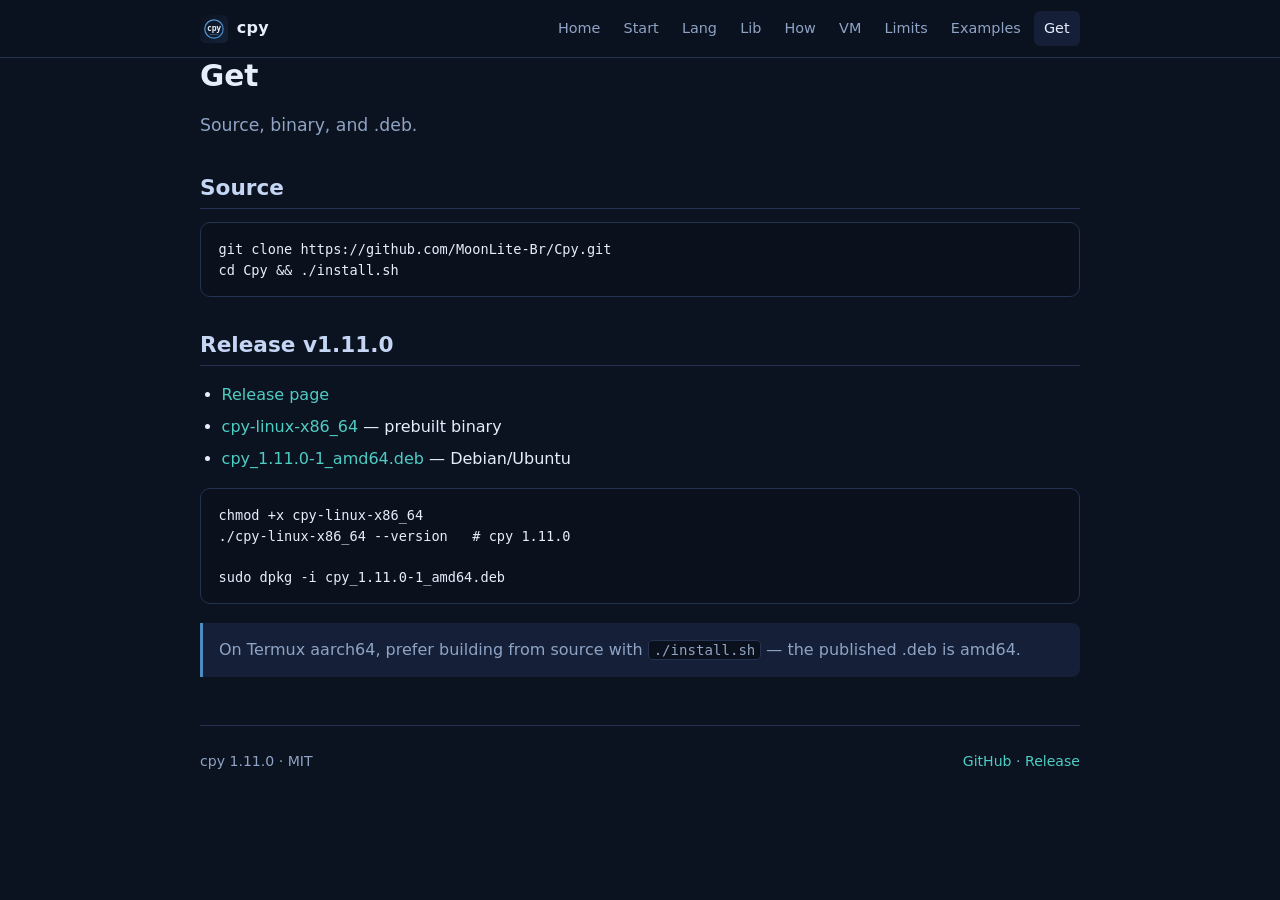
==== get.html @ 57af51ec "docs site: home, start, lang, lib, how, vm, lim, try, get" ====
<!DOCTYPE html>
<html lang="en">
<head>
  <meta charset="utf-8"/>
  <meta name="viewport" content="width=device-width, initial-scale=1"/>
  <title>Get · cpy</title>
  <meta name="description" content="cpy — Python syntax, C speed. Documentation."/>
  <link rel="stylesheet" href="css/site.css"/>
  <link rel="icon" href="assets/logo.svg"/>
</head>
<body>
  <header class="top">
    <div class="top-inner">
      <a class="brand" href="index.html">
        <img src="assets/logo.svg" alt=""/>
        cpy
      </a>
      <nav class="nav">
        <a href="index.html">Home</a>
        <a href="start.html">Start</a>
        <a href="lang.html">Lang</a>
        <a href="lib.html">Lib</a>
        <a href="how.html">How</a>
        <a href="vm.html">VM</a>
        <a href="lim.html">Limits</a>
        <a href="try.html">Examples</a>
        <a href="get.html" class="active">Get</a>
      </nav>
    </div>
  </header>
  <main class="wrap">
    <h1>Get</h1>
    <p class="lead">Source, binary, and .deb.</p>
    
<h2>Source</h2>
<pre><code>git clone https://github.com/MoonLite-Br/Cpy.git
cd Cpy && ./install.sh
</code></pre>

<h2>Release v1.11.0</h2>
<ul>
  <li><a href="https://github.com/MoonLite-Br/Cpy/releases/tag/v1.11.0">Release page</a></li>
  <li><a href="https://github.com/MoonLite-Br/Cpy/releases/download/v1.11.0/cpy-linux-x86_64">cpy-linux-x86_64</a> — prebuilt binary</li>
  <li><a href="https://github.com/MoonLite-Br/Cpy/releases/download/v1.11.0/cpy_1.11.0-1_amd64.deb">cpy_1.11.0-1_amd64.deb</a> — Debian/Ubuntu</li>
</ul>

<pre><code>chmod +x cpy-linux-x86_64
./cpy-linux-x86_64 --version   # cpy 1.11.0

sudo dpkg -i cpy_1.11.0-1_amd64.deb
</code></pre>

<div class="note">
  On Termux aarch64, prefer building from source with <code>./install.sh</code> — the published .deb is amd64.
</div>

    <footer>
      <span>cpy 1.11.0 · MIT</span>
      <span>
        <a href="https://github.com/MoonLite-Br/Cpy">GitHub</a> ·
        <a href="https://github.com/MoonLite-Br/Cpy/releases/tag/v1.11.0">Release</a>
      </span>
    </footer>
  </main>
</body>
</html>
---- css/site.css ----
:root {
  --bg: #0b1220;
  --bg2: #111a2e;
  --panel: #152038;
  --border: #243352;
  --text: #e6eefc;
  --muted: #8fa3c4;
  --accent: #4ecdc4;
  --accent2: #4B8BBE;
  --code-bg: #0a101c;
  --ok: #7BC4A0;
  --warn: #e8b86d;
}
* { box-sizing: border-box; }
html { scroll-behavior: smooth; }
body {
  margin: 0;
  font-family: "Segoe UI", system-ui, -apple-system, sans-serif;
  background: var(--bg);
  color: var(--text);
  line-height: 1.65;
  min-height: 100vh;
}
a { color: var(--accent); text-decoration: none; }
a:hover { text-decoration: underline; }
.wrap { max-width: 920px; margin: 0 auto; padding: 0 1.25rem 4rem; }

/* nav */
.top {
  position: sticky; top: 0; z-index: 20;
  background: rgba(11,18,32,.92);
  backdrop-filter: blur(10px);
  border-bottom: 1px solid var(--border);
}
.top-inner {
  max-width: 920px; margin: 0 auto;
  padding: .7rem 1.25rem;
  display: flex; flex-wrap: wrap; align-items: center; gap: .75rem 1.25rem;
}
.brand {
  display: flex; align-items: center; gap: .55rem;
  font-weight: 700; color: var(--text); text-decoration: none;
  letter-spacing: .02em;
}
.brand img { width: 28px; height: 28px; }
.brand:hover { text-decoration: none; color: var(--accent); }
.nav { display: flex; flex-wrap: wrap; gap: .15rem .15rem; margin-left: auto; }
.nav a {
  color: var(--muted); font-size: .9rem; padding: .35rem .65rem;
  border-radius: 6px; text-decoration: none;
}
.nav a:hover, .nav a.active {
  color: var(--text); background: var(--panel); text-decoration: none;
}

/* hero */
.hero {
  padding: 2.5rem 0 1.5rem;
  border-bottom: 1px solid var(--border);
  margin-bottom: 2rem;
}
.hero h1 {
  font-size: clamp(1.8rem, 4vw, 2.4rem);
  margin: 0 0 .5rem; letter-spacing: -.02em;
}
.hero .tag {
  color: var(--muted); font-size: 1.1rem; margin: 0 0 1.25rem; max-width: 36em;
}
.btns { display: flex; flex-wrap: wrap; gap: .6rem; }
.btn {
  display: inline-block; padding: .55rem 1.1rem; border-radius: 8px;
  font-weight: 600; font-size: .95rem; text-decoration: none;
  border: 1px solid var(--border);
}
.btn:hover { text-decoration: none; }
.btn-primary { background: var(--accent2); color: #fff; border-color: transparent; }
.btn-primary:hover { filter: brightness(1.1); }
.btn-ghost { color: var(--text); background: var(--panel); }

/* content */
h1,h2,h3 { line-height: 1.25; }
h1 { font-size: 1.85rem; margin: 0 0 1rem; }
h2 {
  font-size: 1.35rem; margin: 2.2rem 0 .85rem;
  padding-bottom: .35rem; border-bottom: 1px solid var(--border);
  color: #c5d6f5;
}
h3 { font-size: 1.1rem; margin: 1.5rem 0 .5rem; color: var(--accent); }
p { margin: .7rem 0; }
ul, ol { padding-left: 1.35rem; }
li { margin: .35rem 0; }
.muted { color: var(--muted); }
.lead { font-size: 1.08rem; color: var(--muted); }

code, kbd {
  font-family: ui-monospace, "Cascadia Code", "SF Mono", Menlo, Consolas, monospace;
  font-size: .88em;
  background: var(--code-bg);
  border: 1px solid var(--border);
  border-radius: 4px;
  padding: .1em .35em;
}
pre {
  background: var(--code-bg);
  border: 1px solid var(--border);
  border-radius: 10px;
  padding: 1rem 1.1rem;
  overflow-x: auto;
  line-height: 1.5;
}
pre code {
  border: none; background: none; padding: 0; font-size: .85rem;
}
table {
  width: 100%; border-collapse: collapse; margin: 1rem 0;
  font-size: .95rem;
}
th, td {
  border: 1px solid var(--border); padding: .55rem .75rem; text-align: left;
}
th { background: var(--panel); color: #c5d6f5; }
tr:nth-child(even) td { background: rgba(21,32,56,.45); }

.card-grid {
  display: grid; grid-template-columns: repeat(auto-fill, minmax(200px, 1fr));
  gap: 1rem; margin: 1.5rem 0;
}
.card {
  background: var(--panel); border: 1px solid var(--border);
  border-radius: 12px; padding: 1.1rem 1.15rem;
  text-decoration: none; color: var(--text);
  transition: border-color .15s, transform .15s;
}
.card:hover { border-color: var(--accent); transform: translateY(-2px); text-decoration: none; }
.card strong { display: block; color: var(--accent); margin-bottom: .35rem; }
.card span { color: var(--muted); font-size: .9rem; }

.note {
  background: var(--panel); border-left: 3px solid var(--accent2);
  padding: .85rem 1rem; border-radius: 0 8px 8px 0; margin: 1.2rem 0;
  color: var(--muted);
}
.warn {
  border-left-color: var(--warn);
}

footer {
  margin-top: 3rem; padding-top: 1.5rem;
  border-top: 1px solid var(--border);
  color: var(--muted); font-size: .88rem;
  display: flex; flex-wrap: wrap; gap: .5rem 1.5rem;
  justify-content: space-between;
}

@media (max-width: 600px) {
  .nav { margin-left: 0; width: 100%; }
}
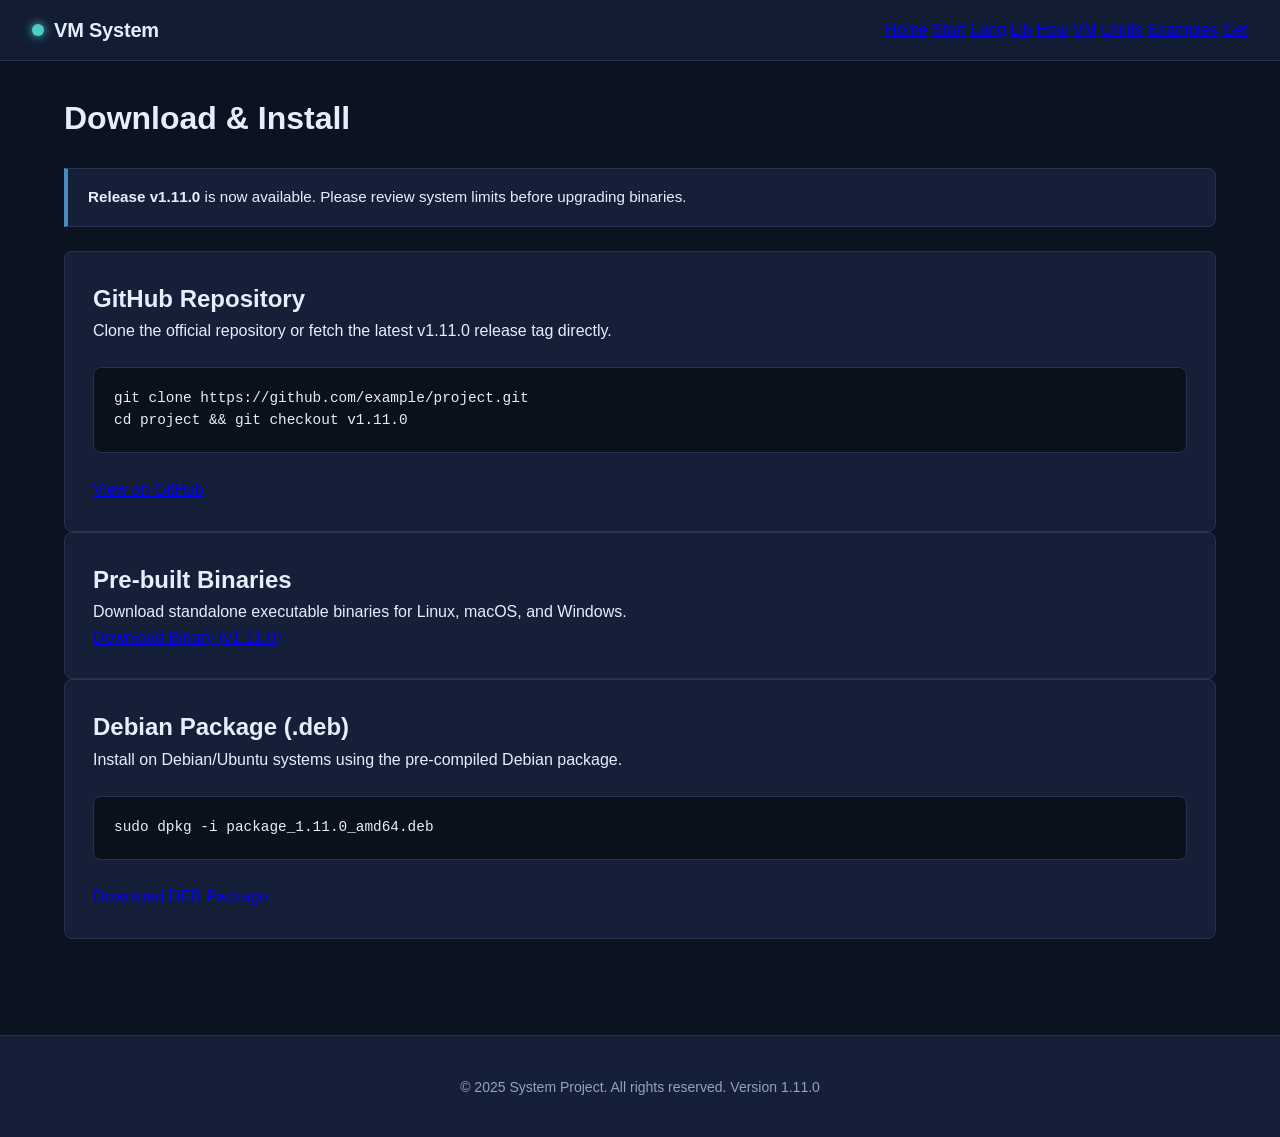
==== commit 1d32ccf9: "docs: Gemini redesign — unified simple professional pages" ====
--- a/get.html
+++ b/get.html
@@ -1,66 +1,60 @@
 <!DOCTYPE html>
 <html lang="en">
 <head>
-  <meta charset="utf-8"/>
-  <meta name="viewport" content="width=device-width, initial-scale=1"/>
-  <title>Get · cpy</title>
-  <meta name="description" content="cpy — Python syntax, C speed. Documentation."/>
-  <link rel="stylesheet" href="css/site.css"/>
-  <link rel="icon" href="assets/logo.svg"/>
+    <meta charset="UTF-8">
+    <meta name="viewport" content="width=device-width, initial-scale=1.0">
+    <title>Get v1.11.0</title>
+    <link rel="stylesheet" href="css/site.css">
 </head>
 <body>
-  <header class="top">
-    <div class="top-inner">
-      <a class="brand" href="index.html">
-        <img src="assets/logo.svg" alt=""/>
-        cpy
-      </a>
-      <nav class="nav">
-        <a href="index.html">Home</a>
-        <a href="start.html">Start</a>
-        <a href="lang.html">Lang</a>
-        <a href="lib.html">Lib</a>
-        <a href="how.html">How</a>
-        <a href="vm.html">VM</a>
-        <a href="lim.html">Limits</a>
-        <a href="try.html">Examples</a>
-        <a href="get.html" class="active">Get</a>
-      </nav>
-    </div>
-  </header>
-  <main class="wrap">
-    <h1>Get</h1>
-    <p class="lead">Source, binary, and .deb.</p>
-    
-<h2>Source</h2>
-<pre><code>git clone https://github.com/MoonLite-Br/Cpy.git
-cd Cpy && ./install.sh
-</code></pre>
 
-<h2>Release v1.11.0</h2>
-<ul>
-  <li><a href="https://github.com/MoonLite-Br/Cpy/releases/tag/v1.11.0">Release page</a></li>
-  <li><a href="https://github.com/MoonLite-Br/Cpy/releases/download/v1.11.0/cpy-linux-x86_64">cpy-linux-x86_64</a> — prebuilt binary</li>
-  <li><a href="https://github.com/MoonLite-Br/Cpy/releases/download/v1.11.0/cpy_1.11.0-1_amd64.deb">cpy_1.11.0-1_amd64.deb</a> — Debian/Ubuntu</li>
-</ul>
+    <header class="top">
+        <a href="index.html" class="brand">VM System</a>
+        <nav>
+            <a href="index.html">Home</a>
+            <a href="start.html">Start</a>
+            <a href="lang.html">Lang</a>
+            <a href="lib.html">Lib</a>
+            <a href="how.html">How</a>
+            <a href="vm.html">VM</a>
+            <a href="lim.html">Limits</a>
+            <a href="try.html">Examples</a>
+            <a href="get.html" class="active">Get</a>
+        </nav>
+    </header>
 
-<pre><code>chmod +x cpy-linux-x86_64
-./cpy-linux-x86_64 --version   # cpy 1.11.0
+    <main class="wrap">
+        <h1>Download &amp; Install</h1>
+        
+        <p class="note">
+            <strong>Release v1.11.0</strong> is now available. Please review system limits before upgrading binaries.
+        </p>
 
-sudo dpkg -i cpy_1.11.0-1_amd64.deb
-</code></pre>
+        <div class="card">
+            <h2>GitHub Repository</h2>
+            <p>Clone the official repository or fetch the latest v1.11.0 release tag directly.</p>
+            <pre><code>git clone https://github.com/example/project.git
+cd project &amp;&amp; git checkout v1.11.0</code></pre>
+            <a href="https://github.com" class="btn">View on GitHub</a>
+        </div>
 
-<div class="note">
-  On Termux aarch64, prefer building from source with <code>./install.sh</code> — the published .deb is amd64.
-</div>
+        <div class="card">
+            <h2>Pre-built Binaries</h2>
+            <p>Download standalone executable binaries for Linux, macOS, and Windows.</p>
+            <a href="#" class="btn">Download Binary (v1.11.0)</a>
+        </div>
+
+        <div class="card">
+            <h2>Debian Package (.deb)</h2>
+            <p>Install on Debian/Ubuntu systems using the pre-compiled Debian package.</p>
+            <pre><code>sudo dpkg -i package_1.11.0_amd64.deb</code></pre>
+            <a href="#" class="btn">Download DEB Package</a>
+        </div>
+    </main>
 
     <footer>
-      <span>cpy 1.11.0 · MIT</span>
-      <span>
-        <a href="https://github.com/MoonLite-Br/Cpy">GitHub</a> ·
-        <a href="https://github.com/MoonLite-Br/Cpy/releases/tag/v1.11.0">Release</a>
-      </span>
+        <p>&copy; 2025 System Project. All rights reserved. Version 1.11.0</p>
     </footer>
-  </main>
+
 </body>
-</html>
+</html>
--- a/css/site.css
+++ b/css/site.css
@@ -1,6 +1,5 @@
 :root {
   --bg: #0b1220;
-  --bg2: #111a2e;
   --panel: #152038;
   --border: #243352;
   --text: #e6eefc;
@@ -8,150 +7,230 @@
   --accent: #4ecdc4;
   --accent2: #4B8BBE;
   --code-bg: #0a101c;
-  --ok: #7BC4A0;
-  --warn: #e8b86d;
-}
-* { box-sizing: border-box; }
-html { scroll-behavior: smooth; }
+}
+
+*, *::before, *::after {
+  box-sizing: border-box;
+  margin: 0;
+  padding: 0;
+}
+
 body {
-  margin: 0;
-  font-family: "Segoe UI", system-ui, -apple-system, sans-serif;
-  background: var(--bg);
-  color: var(--text);
-  line-height: 1.65;
-  min-height: 100vh;
-}
-a { color: var(--accent); text-decoration: none; }
-a:hover { text-decoration: underline; }
-.wrap { max-width: 920px; margin: 0 auto; padding: 0 1.25rem 4rem; }
-
-/* nav */
+  background-color: var(--bg);
+  color: var(--text);
+  font-family: -apple-system, BlinkMacSystemFont, "Segoe UI", Roboto, Helvetica, Arial, sans-serif;
+  line-height: 1.6;
+  -webkit-font-smoothing: antialiased;
+}
+
+.wrap {
+  width: 100%;
+  max-width: 1200px;
+  margin: 0 auto;
+  padding: 2rem 1.5rem;
+}
+
+.sticky {
+  position: sticky;
+  top: 0;
+  z-index: 1000;
+}
+
 .top {
-  position: sticky; top: 0; z-index: 20;
-  background: rgba(11,18,32,.92);
-  backdrop-filter: blur(10px);
+  background-color: rgba(21, 32, 56, 0.85);
+  backdrop-filter: blur(12px);
   border-bottom: 1px solid var(--border);
-}
-.top-inner {
-  max-width: 920px; margin: 0 auto;
-  padding: .7rem 1.25rem;
-  display: flex; flex-wrap: wrap; align-items: center; gap: .75rem 1.25rem;
-}
+  padding: 0.875rem 2rem;
+  display: flex;
+  align-items: center;
+  justify-content: space-between;
+}
+
 .brand {
-  display: flex; align-items: center; gap: .55rem;
-  font-weight: 700; color: var(--text); text-decoration: none;
-  letter-spacing: .02em;
-}
-.brand img { width: 28px; height: 28px; }
-.brand:hover { text-decoration: none; color: var(--accent); }
-.nav { display: flex; flex-wrap: wrap; gap: .15rem .15rem; margin-left: auto; }
+  font-size: 1.25rem;
+  font-weight: 700;
+  color: var(--text);
+  text-decoration: none;
+  display: flex;
+  align-items: center;
+  gap: 0.625rem;
+  letter-spacing: -0.01em;
+}
+
+.brand::before {
+  content: "";
+  display: inline-block;
+  width: 0.75rem;
+  height: 0.75rem;
+  background-color: var(--accent);
+  border-radius: 50%;
+  box-shadow: 0 0 10px var(--accent);
+}
+
+.nav {
+  display: flex;
+  align-items: center;
+  gap: 1.75rem;
+}
+
 .nav a {
-  color: var(--muted); font-size: .9rem; padding: .35rem .65rem;
-  border-radius: 6px; text-decoration: none;
-}
-.nav a:hover, .nav a.active {
-  color: var(--text); background: var(--panel); text-decoration: none;
-}
-
-/* hero */
-.hero {
-  padding: 2.5rem 0 1.5rem;
+  color: var(--muted);
+  text-decoration: none;
+  font-size: 0.925rem;
+  font-weight: 500;
+  padding: 0.375rem 0;
+  border-bottom: 2px solid transparent;
+  transition: all 0.2s ease;
+}
+
+.nav a:hover {
+  color: var(--text);
+}
+
+.nav a.active {
+  color: var(--accent);
+  border-bottom-color: var(--accent);
+}
+
+.btn-primary {
+  display: inline-flex;
+  align-items: center;
+  justify-content: center;
+  background-color: var(--accent);
+  color: var(--bg);
+  font-weight: 600;
+  font-size: 0.9rem;
+  padding: 0.625rem 1.25rem;
+  border-radius: 6px;
+  border: 1px solid var(--accent);
+  cursor: pointer;
+  text-decoration: none;
+  transition: all 0.2s ease;
+  box-shadow: 0 2px 8px rgba(78, 205, 196, 0.15);
+}
+
+.btn-primary:hover {
+  background-color: transparent;
+  color: var(--accent);
+  box-shadow: 0 4px 16px rgba(78, 205, 196, 0.25);
+}
+
+.card-grid {
+  display: grid;
+  grid-template-columns: repeat(auto-fit, minmax(320px, 1fr));
+  gap: 1.5rem;
+  margin: 2rem 0;
+}
+
+.card {
+  background-color: var(--panel);
+  border: 1px solid var(--border);
+  border-radius: 8px;
+  padding: 1.75rem;
+  transition: transform 0.2s ease, border-color 0.2s ease, box-shadow 0.2s ease;
+}
+
+.card:hover {
+  transform: translateY(-2px);
+  border-color: var(--accent2);
+  box-shadow: 0 8px 24px rgba(0, 0, 0, 0.35);
+}
+
+.note {
+  background-color: var(--panel);
+  border: 1px solid var(--border);
+  border-left: 4px solid var(--accent2);
+  border-radius: 0 8px 8px 0;
+  padding: 1rem 1.25rem;
+  margin: 1.5rem 0;
+  color: var(--text);
+  font-size: 0.95rem;
+}
+
+table {
+  width: 100%;
+  border-collapse: collapse;
+  margin: 2rem 0;
+  background-color: var(--panel);
+  border: 1px solid var(--border);
+  border-radius: 8px;
+  overflow: hidden;
+}
+
+th, td {
+  padding: 0.875rem 1.25rem;
+  text-align: left;
+}
+
+th {
+  background-color: rgba(10, 16, 28, 0.6);
+  color: var(--muted);
+  font-weight: 600;
+  font-size: 0.85rem;
+  text-transform: uppercase;
+  letter-spacing: 0.05em;
   border-bottom: 1px solid var(--border);
-  margin-bottom: 2rem;
-}
-.hero h1 {
-  font-size: clamp(1.8rem, 4vw, 2.4rem);
-  margin: 0 0 .5rem; letter-spacing: -.02em;
-}
-.hero .tag {
-  color: var(--muted); font-size: 1.1rem; margin: 0 0 1.25rem; max-width: 36em;
-}
-.btns { display: flex; flex-wrap: wrap; gap: .6rem; }
-.btn {
-  display: inline-block; padding: .55rem 1.1rem; border-radius: 8px;
-  font-weight: 600; font-size: .95rem; text-decoration: none;
-  border: 1px solid var(--border);
-}
-.btn:hover { text-decoration: none; }
-.btn-primary { background: var(--accent2); color: #fff; border-color: transparent; }
-.btn-primary:hover { filter: brightness(1.1); }
-.btn-ghost { color: var(--text); background: var(--panel); }
-
-/* content */
-h1,h2,h3 { line-height: 1.25; }
-h1 { font-size: 1.85rem; margin: 0 0 1rem; }
-h2 {
-  font-size: 1.35rem; margin: 2.2rem 0 .85rem;
-  padding-bottom: .35rem; border-bottom: 1px solid var(--border);
-  color: #c5d6f5;
-}
-h3 { font-size: 1.1rem; margin: 1.5rem 0 .5rem; color: var(--accent); }
-p { margin: .7rem 0; }
-ul, ol { padding-left: 1.35rem; }
-li { margin: .35rem 0; }
-.muted { color: var(--muted); }
-.lead { font-size: 1.08rem; color: var(--muted); }
-
-code, kbd {
-  font-family: ui-monospace, "Cascadia Code", "SF Mono", Menlo, Consolas, monospace;
-  font-size: .88em;
-  background: var(--code-bg);
-  border: 1px solid var(--border);
+}
+
+td {
+  border-bottom: 1px solid var(--border);
+  color: var(--text);
+  font-size: 0.925rem;
+}
+
+tr:last-child td {
+  border-bottom: none;
+}
+
+tr:hover td {
+  background-color: rgba(255, 255, 255, 0.015);
+}
+
+code {
+  font-family: ui-monospace, SFMono-Regular, Menlo, Monaco, Consolas, "Liberation Mono", "Courier New", monospace;
+  background-color: var(--code-bg);
+  color: var(--accent);
+  padding: 0.2em 0.4em;
   border-radius: 4px;
-  padding: .1em .35em;
-}
+  font-size: 0.875em;
+  border: 1px solid var(--border);
+}
+
 pre {
-  background: var(--code-bg);
-  border: 1px solid var(--border);
-  border-radius: 10px;
-  padding: 1rem 1.1rem;
+  background-color: var(--code-bg);
+  border: 1px solid var(--border);
+  border-radius: 8px;
+  padding: 1.25rem;
   overflow-x: auto;
+  margin: 1.5rem 0;
+}
+
+pre code {
+  background-color: transparent;
+  color: var(--text);
+  padding: 0;
+  border: none;
+  font-size: 0.9rem;
   line-height: 1.5;
 }
-pre code {
-  border: none; background: none; padding: 0; font-size: .85rem;
-}
-table {
-  width: 100%; border-collapse: collapse; margin: 1rem 0;
-  font-size: .95rem;
-}
-th, td {
-  border: 1px solid var(--border); padding: .55rem .75rem; text-align: left;
-}
-th { background: var(--panel); color: #c5d6f5; }
-tr:nth-child(even) td { background: rgba(21,32,56,.45); }
-
-.card-grid {
-  display: grid; grid-template-columns: repeat(auto-fill, minmax(200px, 1fr));
-  gap: 1rem; margin: 1.5rem 0;
-}
-.card {
-  background: var(--panel); border: 1px solid var(--border);
-  border-radius: 12px; padding: 1.1rem 1.15rem;
-  text-decoration: none; color: var(--text);
-  transition: border-color .15s, transform .15s;
-}
-.card:hover { border-color: var(--accent); transform: translateY(-2px); text-decoration: none; }
-.card strong { display: block; color: var(--accent); margin-bottom: .35rem; }
-.card span { color: var(--muted); font-size: .9rem; }
-
-.note {
-  background: var(--panel); border-left: 3px solid var(--accent2);
-  padding: .85rem 1rem; border-radius: 0 8px 8px 0; margin: 1.2rem 0;
+
+footer {
+  background-color: var(--panel);
+  border-top: 1px solid var(--border);
+  padding: 2.5rem 1.5rem;
+  text-align: center;
   color: var(--muted);
-}
-.warn {
-  border-left-color: var(--warn);
-}
-
-footer {
-  margin-top: 3rem; padding-top: 1.5rem;
-  border-top: 1px solid var(--border);
-  color: var(--muted); font-size: .88rem;
-  display: flex; flex-wrap: wrap; gap: .5rem 1.5rem;
-  justify-content: space-between;
-}
-
-@media (max-width: 600px) {
-  .nav { margin-left: 0; width: 100%; }
-}
+  font-size: 0.875rem;
+  margin-top: 4rem;
+}
+
+footer a {
+  color: var(--accent2);
+  text-decoration: none;
+  transition: color 0.2s ease;
+}
+
+footer a:hover {
+  color: var(--accent);
+  text-decoration: underline;
+}
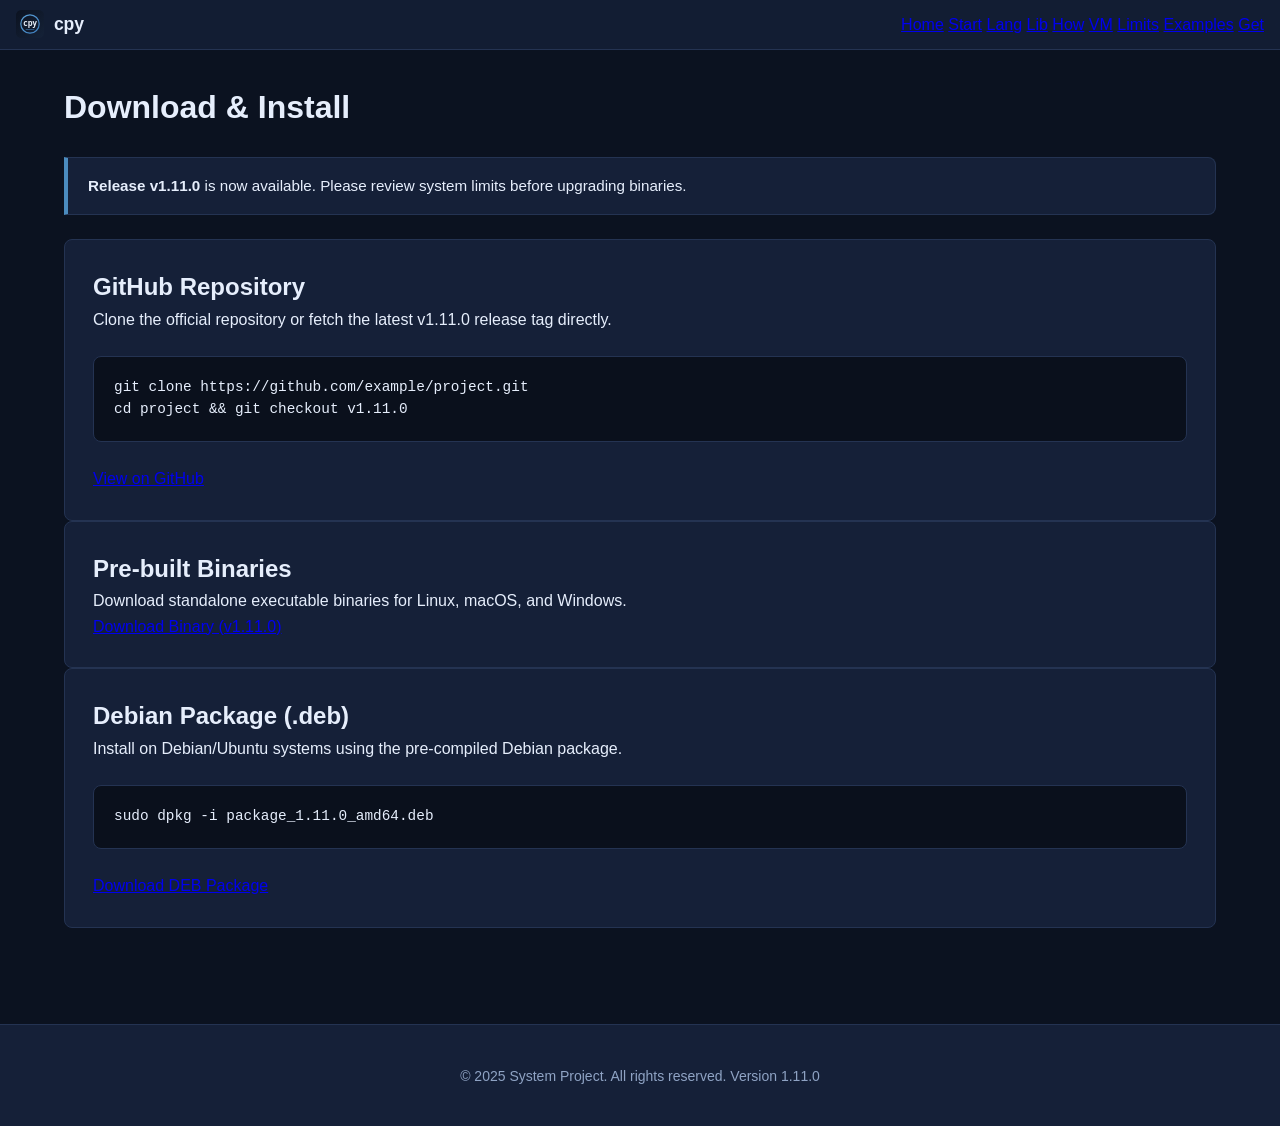
==== commit d67f717a: "fix: constrain logo to 28px, responsive nav, repair brand markup" ====
--- a/get.html
+++ b/get.html
@@ -9,7 +9,7 @@
 <body>
 
     <header class="top">
-        <a href="index.html" class="brand">VM System</a>
+        <a class="brand" href="index.html"><img src="assets/logo.svg" alt="" width="28" height="28"/>cpy</a>
         <nav>
             <a href="index.html">Home</a>
             <a href="start.html">Start</a>
--- a/css/site.css
+++ b/css/site.css
@@ -233,4 +233,77 @@
 footer a:hover {
   color: var(--accent);
   text-decoration: underline;
-}+}
+
+
+/* Logo sizing — keep nav icon compact on all devices */
+.brand img,
+.brand svg,
+.logo,
+.logo-icon,
+header img[src*="logo"],
+nav img[src*="logo"] {
+  width: 1.75rem;   /* 28px */
+  height: 1.75rem;
+  max-width: 1.75rem;
+  max-height: 1.75rem;
+  display: block;
+  flex-shrink: 0;
+  object-fit: contain;
+}
+
+/* Prefer real logo over decorative ::before dot when img present */
+.brand:has(img)::before {
+  display: none;
+}
+
+/* Avoid double class / overflow on small screens */
+.top, header.top, .site-header {
+  flex-wrap: wrap;
+  gap: 0.5rem 1rem;
+  padding: 0.65rem 1rem;
+}
+.nav {
+  flex-wrap: wrap;
+  gap: 0.15rem 0.75rem;
+  max-width: 100%;
+}
+.brand {
+  flex-shrink: 0;
+  font-size: 1.1rem;
+}
+
+/* Hero images / banners if any */
+.hero img,
+img.banner,
+img[src*="banner"] {
+  width: 100%;
+  max-width: 100%;
+  height: auto;
+  max-height: 12rem;
+  object-fit: contain;
+  display: block;
+  margin: 0 auto;
+}
+
+@media (max-width: 720px) {
+  .brand img,
+  .brand svg {
+    width: 1.5rem;
+    height: 1.5rem;
+    max-width: 1.5rem;
+    max-height: 1.5rem;
+  }
+  .nav {
+    width: 100%;
+    gap: 0.1rem 0.5rem;
+  }
+  .nav a {
+    font-size: 0.85rem;
+    padding: 0.3rem 0.45rem;
+  }
+  .top, header.top {
+    padding: 0.55rem 0.85rem;
+  }
+}
+
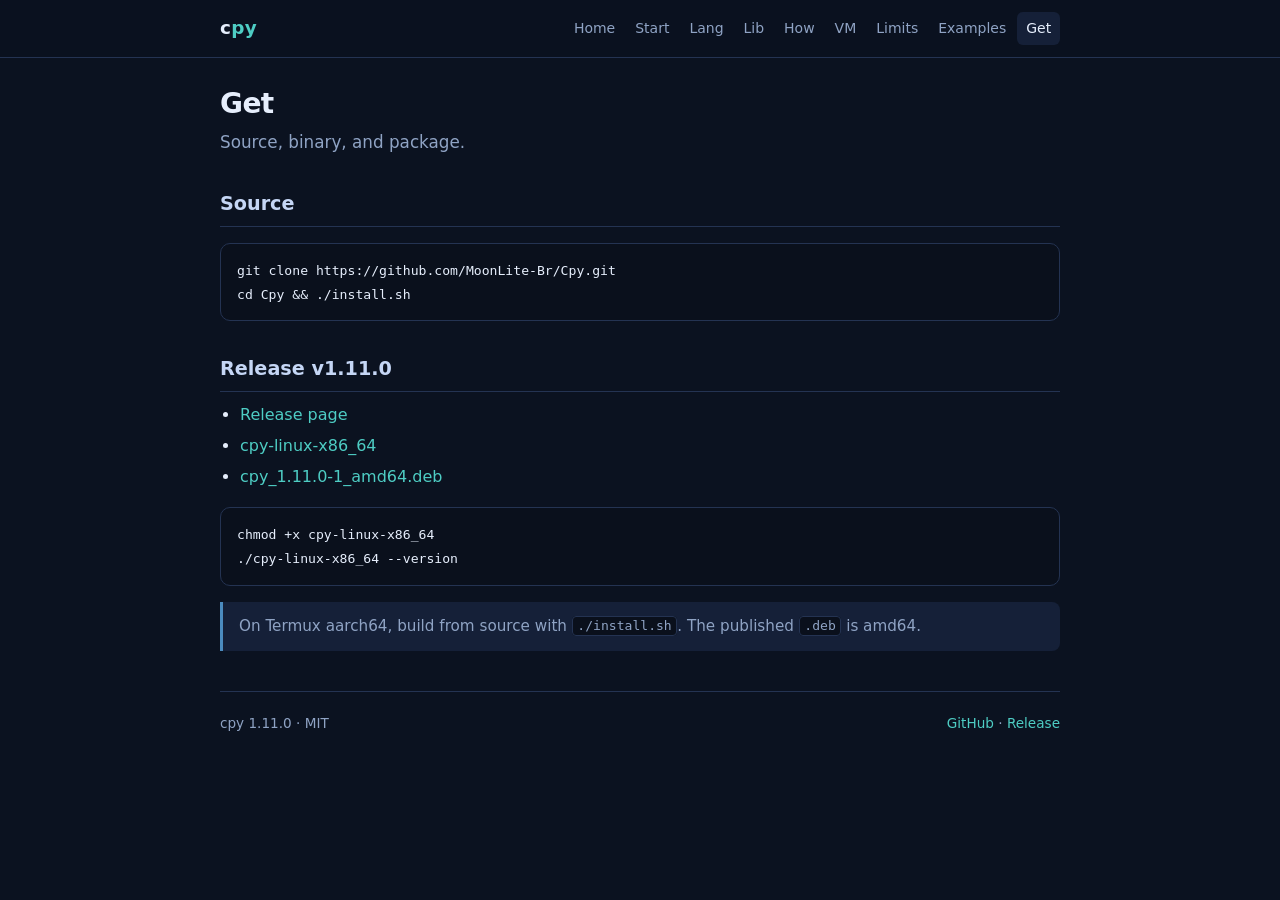
==== commit b1476334: "rewrite: drop all SVG, clean aligned HTML/CSS across every page" ====
--- a/get.html
+++ b/get.html
@@ -1,60 +1,57 @@
 <!DOCTYPE html>
 <html lang="en">
 <head>
-    <meta charset="UTF-8">
-    <meta name="viewport" content="width=device-width, initial-scale=1.0">
-    <title>Get v1.11.0</title>
-    <link rel="stylesheet" href="css/site.css">
+  <meta charset="utf-8"/>
+  <meta name="viewport" content="width=device-width, initial-scale=1"/>
+  <title>Get · cpy</title>
+  <meta name="description" content="cpy — Python syntax, C speed."/>
+  <link rel="stylesheet" href="css/site.css"/>
 </head>
 <body>
+  <header class="top">
+    <div class="top-inner">
+      <a class="brand" href="index.html">c<span>py</span></a>
+      <nav class="nav">
+        <a href="index.html">Home</a>
+        <a href="start.html">Start</a>
+        <a href="lang.html">Lang</a>
+        <a href="lib.html">Lib</a>
+        <a href="how.html">How</a>
+        <a href="vm.html">VM</a>
+        <a href="lim.html">Limits</a>
+        <a href="try.html">Examples</a>
+        <a href="get.html" class="active">Get</a>
+      </nav>
+    </div>
+  </header>
+  <main class="wrap">
+    <h1>Get</h1>
+    <p class="lead">Source, binary, and package.</p>
 
-    <header class="top">
-        <a class="brand" href="index.html"><img src="assets/logo.svg" alt="" width="28" height="28"/>cpy</a>
-        <nav>
-            <a href="index.html">Home</a>
-            <a href="start.html">Start</a>
-            <a href="lang.html">Lang</a>
-            <a href="lib.html">Lib</a>
-            <a href="how.html">How</a>
-            <a href="vm.html">VM</a>
-            <a href="lim.html">Limits</a>
-            <a href="try.html">Examples</a>
-            <a href="get.html" class="active">Get</a>
-        </nav>
-    </header>
+  <h2>Source</h2>
+  <pre><code>git clone https://github.com/MoonLite-Br/Cpy.git
+cd Cpy && ./install.sh</code></pre>
 
-    <main class="wrap">
-        <h1>Download &amp; Install</h1>
-        
-        <p class="note">
-            <strong>Release v1.11.0</strong> is now available. Please review system limits before upgrading binaries.
-        </p>
+  <h2>Release v1.11.0</h2>
+  <ul>
+    <li><a href="https://github.com/MoonLite-Br/Cpy/releases/tag/v1.11.0">Release page</a></li>
+    <li><a href="https://github.com/MoonLite-Br/Cpy/releases/download/v1.11.0/cpy-linux-x86_64">cpy-linux-x86_64</a></li>
+    <li><a href="https://github.com/MoonLite-Br/Cpy/releases/download/v1.11.0/cpy_1.11.0-1_amd64.deb">cpy_1.11.0-1_amd64.deb</a></li>
+  </ul>
 
-        <div class="card">
-            <h2>GitHub Repository</h2>
-            <p>Clone the official repository or fetch the latest v1.11.0 release tag directly.</p>
-            <pre><code>git clone https://github.com/example/project.git
-cd project &amp;&amp; git checkout v1.11.0</code></pre>
-            <a href="https://github.com" class="btn">View on GitHub</a>
-        </div>
+  <pre><code>chmod +x cpy-linux-x86_64
+./cpy-linux-x86_64 --version</code></pre>
 
-        <div class="card">
-            <h2>Pre-built Binaries</h2>
-            <p>Download standalone executable binaries for Linux, macOS, and Windows.</p>
-            <a href="#" class="btn">Download Binary (v1.11.0)</a>
-        </div>
-
-        <div class="card">
-            <h2>Debian Package (.deb)</h2>
-            <p>Install on Debian/Ubuntu systems using the pre-compiled Debian package.</p>
-            <pre><code>sudo dpkg -i package_1.11.0_amd64.deb</code></pre>
-            <a href="#" class="btn">Download DEB Package</a>
-        </div>
-    </main>
+  <div class="note">On Termux aarch64, build from source with <code>./install.sh</code>. The published <code>.deb</code> is amd64.</div>
 
     <footer>
-        <p>&copy; 2025 System Project. All rights reserved. Version 1.11.0</p>
+      <span>cpy 1.11.0 · MIT</span>
+      <span>
+        <a href="https://github.com/MoonLite-Br/Cpy">GitHub</a>
+        ·
+        <a href="https://github.com/MoonLite-Br/Cpy/releases/tag/v1.11.0">Release</a>
+      </span>
     </footer>
-
+  </main>
 </body>
-</html>+</html>
--- a/css/site.css
+++ b/css/site.css
@@ -6,304 +6,229 @@
   --muted: #8fa3c4;
   --accent: #4ecdc4;
   --accent2: #4B8BBE;
-  --code-bg: #0a101c;
-}
-
-*, *::before, *::after {
-  box-sizing: border-box;
+  --code: #0a101c;
+  --warn: #e8b86d;
+}
+
+*, *::before, *::after { box-sizing: border-box; }
+html { scroll-behavior: smooth; }
+body {
   margin: 0;
-  padding: 0;
-}
-
-body {
-  background-color: var(--bg);
-  color: var(--text);
-  font-family: -apple-system, BlinkMacSystemFont, "Segoe UI", Roboto, Helvetica, Arial, sans-serif;
-  line-height: 1.6;
-  -webkit-font-smoothing: antialiased;
-}
-
-.wrap {
-  width: 100%;
-  max-width: 1200px;
-  margin: 0 auto;
-  padding: 2rem 1.5rem;
-}
-
-.sticky {
+  font-family: system-ui, -apple-system, "Segoe UI", Roboto, Ubuntu, sans-serif;
+  background: var(--bg);
+  color: var(--text);
+  line-height: 1.65;
+  font-size: 16px;
+  min-height: 100vh;
+}
+a { color: var(--accent); text-decoration: none; }
+a:hover { text-decoration: underline; }
+
+/* Header */
+.top {
   position: sticky;
   top: 0;
-  z-index: 1000;
-}
-
-.top {
-  background-color: rgba(21, 32, 56, 0.85);
-  backdrop-filter: blur(12px);
+  z-index: 50;
+  background: rgba(11, 18, 32, 0.95);
   border-bottom: 1px solid var(--border);
-  padding: 0.875rem 2rem;
+  backdrop-filter: blur(8px);
+}
+.top-inner {
+  max-width: 880px;
+  margin: 0 auto;
+  padding: 0.75rem 1.25rem;
   display: flex;
+  flex-wrap: wrap;
   align-items: center;
-  justify-content: space-between;
-}
-
+  gap: 0.5rem 1rem;
+}
 .brand {
-  font-size: 1.25rem;
   font-weight: 700;
-  color: var(--text);
-  text-decoration: none;
-  display: flex;
-  align-items: center;
-  gap: 0.625rem;
-  letter-spacing: -0.01em;
-}
-
-.brand::before {
-  content: "";
-  display: inline-block;
-  width: 0.75rem;
-  height: 0.75rem;
-  background-color: var(--accent);
-  border-radius: 50%;
-  box-shadow: 0 0 10px var(--accent);
-}
+  font-size: 1.15rem;
+  color: var(--text);
+  text-decoration: none;
+  letter-spacing: 0.02em;
+  flex-shrink: 0;
+}
+.brand:hover { color: var(--accent); text-decoration: none; }
+.brand span { color: var(--accent); }
 
 .nav {
   display: flex;
-  align-items: center;
-  gap: 1.75rem;
-}
-
+  flex-wrap: wrap;
+  gap: 0.15rem;
+  margin-left: auto;
+}
 .nav a {
   color: var(--muted);
-  text-decoration: none;
-  font-size: 0.925rem;
-  font-weight: 500;
-  padding: 0.375rem 0;
-  border-bottom: 2px solid transparent;
-  transition: all 0.2s ease;
-}
-
-.nav a:hover {
-  color: var(--text);
-}
-
+  font-size: 0.875rem;
+  padding: 0.3rem 0.55rem;
+  border-radius: 6px;
+  text-decoration: none;
+}
+.nav a:hover { color: var(--text); background: var(--panel); text-decoration: none; }
 .nav a.active {
+  color: var(--text);
+  background: var(--panel);
+}
+
+/* Main */
+.wrap {
+  max-width: 880px;
+  margin: 0 auto;
+  padding: 1.75rem 1.25rem 3rem;
+}
+
+h1 {
+  font-size: 1.75rem;
+  margin: 0 0 0.5rem;
+  line-height: 1.25;
+  letter-spacing: -0.02em;
+}
+h2 {
+  font-size: 1.2rem;
+  margin: 2rem 0 0.65rem;
+  padding-bottom: 0.35rem;
+  border-bottom: 1px solid var(--border);
+  color: #c5d6f5;
+}
+h3 {
+  font-size: 1.05rem;
+  margin: 1.35rem 0 0.4rem;
   color: var(--accent);
-  border-bottom-color: var(--accent);
-}
-
-.btn-primary {
-  display: inline-flex;
-  align-items: center;
-  justify-content: center;
-  background-color: var(--accent);
-  color: var(--bg);
+}
+p { margin: 0.65rem 0; }
+.lead {
+  color: var(--muted);
+  font-size: 1.05rem;
+  margin: 0 0 1.25rem;
+  max-width: 38em;
+}
+
+ul, ol { padding-left: 1.25rem; margin: 0.5rem 0; }
+li { margin: 0.3rem 0; }
+
+/* Buttons */
+.btns { display: flex; flex-wrap: wrap; gap: 0.5rem; margin: 1rem 0 1.5rem; }
+.btn {
+  display: inline-block;
+  padding: 0.5rem 1rem;
+  border-radius: 8px;
   font-weight: 600;
   font-size: 0.9rem;
-  padding: 0.625rem 1.25rem;
-  border-radius: 6px;
-  border: 1px solid var(--accent);
-  cursor: pointer;
-  text-decoration: none;
-  transition: all 0.2s ease;
-  box-shadow: 0 2px 8px rgba(78, 205, 196, 0.15);
-}
-
-.btn-primary:hover {
-  background-color: transparent;
+  text-decoration: none;
+  border: 1px solid var(--border);
+  background: var(--panel);
+  color: var(--text);
+}
+.btn:hover { text-decoration: none; filter: brightness(1.08); }
+.btn-primary {
+  background: var(--accent2);
+  border-color: transparent;
+  color: #fff;
+}
+
+/* Cards */
+.cards {
+  display: grid;
+  grid-template-columns: repeat(auto-fill, minmax(180px, 1fr));
+  gap: 0.75rem;
+  margin: 1.25rem 0;
+}
+.card {
+  display: block;
+  background: var(--panel);
+  border: 1px solid var(--border);
+  border-radius: 10px;
+  padding: 0.9rem 1rem;
+  color: var(--text);
+  text-decoration: none;
+}
+.card:hover {
+  border-color: var(--accent);
+  text-decoration: none;
+}
+.card strong {
+  display: block;
   color: var(--accent);
-  box-shadow: 0 4px 16px rgba(78, 205, 196, 0.25);
-}
-
-.card-grid {
-  display: grid;
-  grid-template-columns: repeat(auto-fit, minmax(320px, 1fr));
-  gap: 1.5rem;
-  margin: 2rem 0;
-}
-
-.card {
-  background-color: var(--panel);
-  border: 1px solid var(--border);
-  border-radius: 8px;
-  padding: 1.75rem;
-  transition: transform 0.2s ease, border-color 0.2s ease, box-shadow 0.2s ease;
-}
-
-.card:hover {
-  transform: translateY(-2px);
-  border-color: var(--accent2);
-  box-shadow: 0 8px 24px rgba(0, 0, 0, 0.35);
-}
-
-.note {
-  background-color: var(--panel);
-  border: 1px solid var(--border);
-  border-left: 4px solid var(--accent2);
-  border-radius: 0 8px 8px 0;
-  padding: 1rem 1.25rem;
-  margin: 1.5rem 0;
-  color: var(--text);
+  margin-bottom: 0.25rem;
   font-size: 0.95rem;
 }
-
+.card span {
+  color: var(--muted);
+  font-size: 0.85rem;
+  line-height: 1.4;
+}
+
+/* Tables */
+.table-wrap { overflow-x: auto; margin: 1rem 0; }
 table {
   width: 100%;
   border-collapse: collapse;
-  margin: 2rem 0;
-  background-color: var(--panel);
-  border: 1px solid var(--border);
-  border-radius: 8px;
-  overflow: hidden;
-}
-
+  font-size: 0.925rem;
+}
 th, td {
-  padding: 0.875rem 1.25rem;
+  border: 1px solid var(--border);
+  padding: 0.5rem 0.7rem;
   text-align: left;
-}
-
-th {
-  background-color: rgba(10, 16, 28, 0.6);
-  color: var(--muted);
-  font-weight: 600;
+  vertical-align: top;
+}
+th { background: var(--panel); color: #c5d6f5; font-weight: 600; }
+tr:nth-child(even) td { background: rgba(21, 32, 56, 0.35); }
+
+/* Code */
+code {
+  font-family: ui-monospace, "Cascadia Code", "SF Mono", Menlo, Consolas, monospace;
+  font-size: 0.86em;
+  background: var(--code);
+  border: 1px solid var(--border);
+  border-radius: 4px;
+  padding: 0.1em 0.35em;
+}
+pre {
+  background: var(--code);
+  border: 1px solid var(--border);
+  border-radius: 10px;
+  padding: 0.9rem 1rem;
+  overflow-x: auto;
+  margin: 1rem 0;
+  line-height: 1.5;
+}
+pre code {
+  border: none;
+  background: none;
+  padding: 0;
+  font-size: 0.82rem;
+}
+
+/* Note */
+.note {
+  background: var(--panel);
+  border-left: 3px solid var(--accent2);
+  padding: 0.75rem 1rem;
+  margin: 1rem 0;
+  border-radius: 0 8px 8px 0;
+  color: var(--muted);
+  font-size: 0.95rem;
+}
+.note.warn { border-left-color: var(--warn); }
+
+/* Footer */
+footer {
+  margin-top: 2.5rem;
+  padding-top: 1.25rem;
+  border-top: 1px solid var(--border);
+  color: var(--muted);
   font-size: 0.85rem;
-  text-transform: uppercase;
-  letter-spacing: 0.05em;
-  border-bottom: 1px solid var(--border);
-}
-
-td {
-  border-bottom: 1px solid var(--border);
-  color: var(--text);
-  font-size: 0.925rem;
-}
-
-tr:last-child td {
-  border-bottom: none;
-}
-
-tr:hover td {
-  background-color: rgba(255, 255, 255, 0.015);
-}
-
-code {
-  font-family: ui-monospace, SFMono-Regular, Menlo, Monaco, Consolas, "Liberation Mono", "Courier New", monospace;
-  background-color: var(--code-bg);
-  color: var(--accent);
-  padding: 0.2em 0.4em;
-  border-radius: 4px;
-  font-size: 0.875em;
-  border: 1px solid var(--border);
-}
-
-pre {
-  background-color: var(--code-bg);
-  border: 1px solid var(--border);
-  border-radius: 8px;
-  padding: 1.25rem;
-  overflow-x: auto;
-  margin: 1.5rem 0;
-}
-
-pre code {
-  background-color: transparent;
-  color: var(--text);
-  padding: 0;
-  border: none;
-  font-size: 0.9rem;
-  line-height: 1.5;
-}
-
-footer {
-  background-color: var(--panel);
-  border-top: 1px solid var(--border);
-  padding: 2.5rem 1.5rem;
-  text-align: center;
-  color: var(--muted);
-  font-size: 0.875rem;
-  margin-top: 4rem;
-}
-
-footer a {
-  color: var(--accent2);
-  text-decoration: none;
-  transition: color 0.2s ease;
-}
-
-footer a:hover {
-  color: var(--accent);
-  text-decoration: underline;
-}
-
-
-/* Logo sizing — keep nav icon compact on all devices */
-.brand img,
-.brand svg,
-.logo,
-.logo-icon,
-header img[src*="logo"],
-nav img[src*="logo"] {
-  width: 1.75rem;   /* 28px */
-  height: 1.75rem;
-  max-width: 1.75rem;
-  max-height: 1.75rem;
-  display: block;
-  flex-shrink: 0;
-  object-fit: contain;
-}
-
-/* Prefer real logo over decorative ::before dot when img present */
-.brand:has(img)::before {
-  display: none;
-}
-
-/* Avoid double class / overflow on small screens */
-.top, header.top, .site-header {
+  display: flex;
   flex-wrap: wrap;
-  gap: 0.5rem 1rem;
-  padding: 0.65rem 1rem;
-}
-.nav {
-  flex-wrap: wrap;
-  gap: 0.15rem 0.75rem;
-  max-width: 100%;
-}
-.brand {
-  flex-shrink: 0;
-  font-size: 1.1rem;
-}
-
-/* Hero images / banners if any */
-.hero img,
-img.banner,
-img[src*="banner"] {
-  width: 100%;
-  max-width: 100%;
-  height: auto;
-  max-height: 12rem;
-  object-fit: contain;
-  display: block;
-  margin: 0 auto;
-}
-
-@media (max-width: 720px) {
-  .brand img,
-  .brand svg {
-    width: 1.5rem;
-    height: 1.5rem;
-    max-width: 1.5rem;
-    max-height: 1.5rem;
-  }
-  .nav {
-    width: 100%;
-    gap: 0.1rem 0.5rem;
-  }
-  .nav a {
-    font-size: 0.85rem;
-    padding: 0.3rem 0.45rem;
-  }
-  .top, header.top {
-    padding: 0.55rem 0.85rem;
-  }
-}
-
+  gap: 0.5rem 1.25rem;
+  justify-content: space-between;
+}
+
+@media (max-width: 600px) {
+  .nav { margin-left: 0; width: 100%; }
+  .wrap { padding: 1.25rem 1rem 2.5rem; }
+  h1 { font-size: 1.45rem; }
+  .top-inner { padding: 0.65rem 1rem; }
+}
